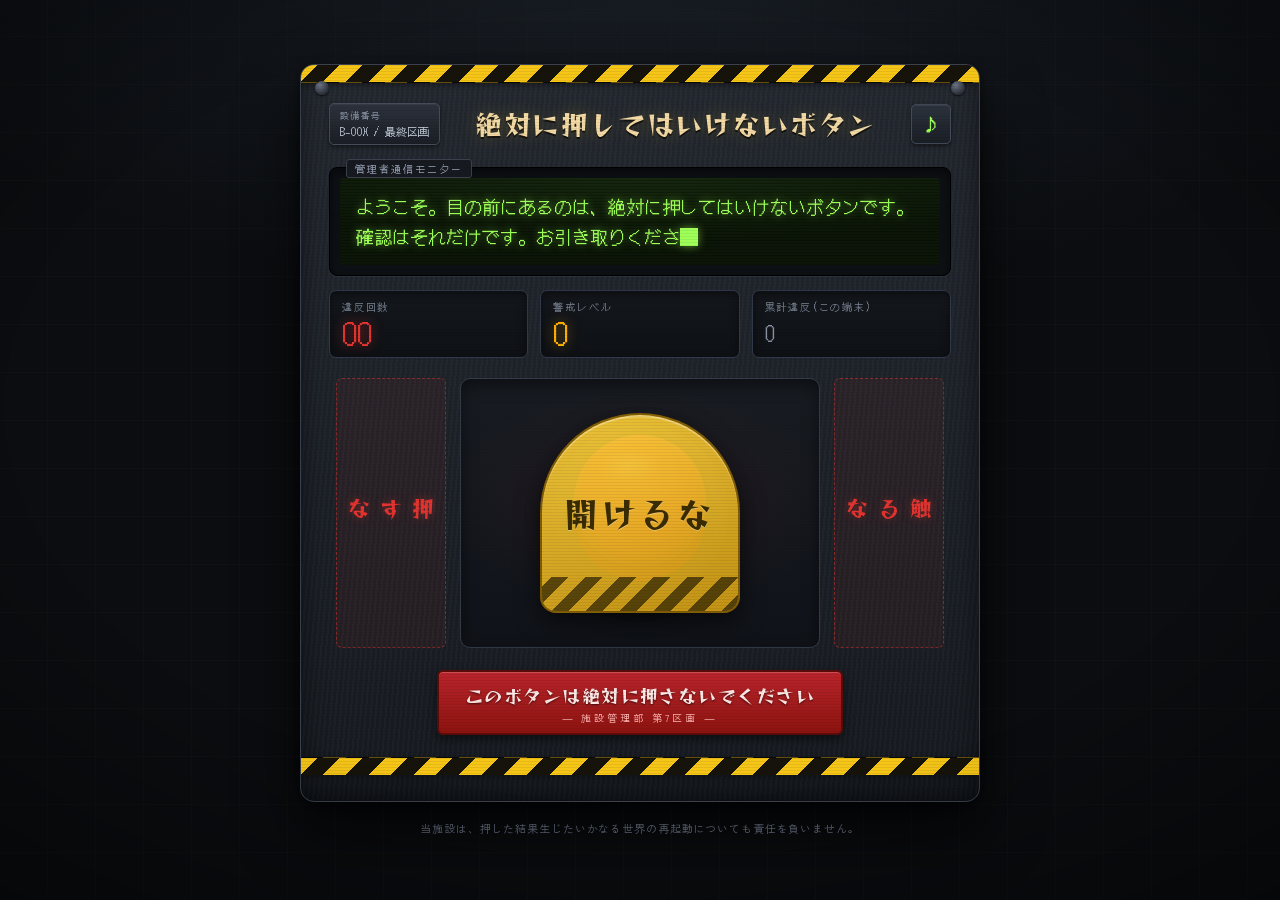
==== artifacts/c1/fable5-run1/index.html @ 2e130ac6 "Fable 5 vs Opus 4.8 verification: prompts, specs, hidden tests, results, all artifacts" ====
<!DOCTYPE html>
<html lang="ja">
<head>
<meta charset="UTF-8">
<meta name="viewport" content="width=device-width, initial-scale=1.0">
<title>絶対に押してはいけないボタン</title>
<link rel="icon" href="data:image/svg+xml,<svg xmlns='http://www.w3.org/2000/svg' viewBox='0 0 100 100'><circle cx='50' cy='54' r='34' fill='%23e3342f'/><ellipse cx='42' cy='42' rx='12' ry='8' fill='%23ff8a80' opacity='.7'/></svg>">
<link rel="preconnect" href="https://fonts.googleapis.com">
<link rel="preconnect" href="https://fonts.gstatic.com" crossorigin>
<link href="https://fonts.googleapis.com/css2?family=DotGothic16&family=Reggae+One&family=Zen+Kaku+Gothic+New:wght@400;700&display=swap" rel="stylesheet">
<link rel="stylesheet" href="style.css">
</head>
<body>

  <!-- 環境エフェクト -->
  <div id="alarm-light" aria-hidden="true"></div>
  <div id="scanlines" aria-hidden="true"></div>
  <div id="vignette" aria-hidden="true"></div>

  <!-- 制御卓 -->
  <main id="console">
    <div class="hazard-strip top"></div>

    <header class="console-header">
      <div class="plate id-plate">
        <span class="plate-label">設備番号</span>
        <span class="plate-value">B-00X / 最終区画</span>
      </div>
      <h1 class="console-title">絶対に押してはいけないボタン</h1>
      <button id="mute-btn" class="plate toggle-plate" aria-label="音の切り替え" title="音 ON/OFF">
        <span id="mute-icon">♪</span>
      </button>
    </header>

    <!-- 管理者通信モニター -->
    <section class="lcd-frame">
      <div class="lcd-tag">管理者通信モニター</div>
      <div id="screen" class="lcd">
        <span id="lcd-text"></span><span class="lcd-cursor">█</span>
      </div>
    </section>

    <!-- 計器類 -->
    <section class="meters">
      <div class="meter">
        <span class="meter-label">違反回数</span>
        <span id="press-count" class="meter-value">00</span>
      </div>
      <div class="meter">
        <span class="meter-label">警戒レベル</span>
        <span id="alert-level" class="meter-value level">0</span>
      </div>
      <div class="meter wide">
        <span class="meter-label">累計違反(この端末)</span>
        <span id="total-count" class="meter-value small">0</span>
      </div>
    </section>

    <!-- ボタン本体 -->
    <section class="button-bay">
      <div class="bay-warning left">押<br>す<br>な</div>

      <div id="button-stage">
        <div id="button-assembly">
          <div class="button-base">
            <button id="the-button" aria-label="絶対に押してはいけないボタン">
              <span class="button-face"></span>
            </button>
          </div>
          <div class="cover-hinge">
            <div id="cover" role="button" tabindex="0" aria-label="安全カバー">
              <div class="cover-stripes"></div>
              <span class="cover-text">開けるな</span>
            </div>
          </div>
        </div>
      </div>

      <div class="bay-warning right">触<br>る<br>な</div>
    </section>

    <div class="name-plate">
      <span class="np-main">このボタンは絶対に押さないでください</span>
      <span class="np-sub">― 施設管理部 第7区画 ―</span>
    </div>

    <div class="hazard-strip bottom"></div>
  </main>

  <footer class="page-foot">
    当施設は、押した結果生じたいかなる世界の再起動についても責任を負いません。
  </footer>

  <!-- エラーダイアログ層 -->
  <div id="error-layer" aria-hidden="true"></div>

  <!-- カウントダウン -->
  <div id="countdown" class="fullscreen hidden">
    <div class="cd-label">自爆シーケンス起動</div>
    <div id="cd-number">10</div>
    <div class="cd-sub">回避方法:ありません</div>
  </div>

  <!-- 世界のブルースクリーン -->
  <div id="bsod" class="fullscreen hidden">
    <div class="bsod-inner">
      <div class="bsod-face">:(</div>
      <p>世界の運行中に問題が発生したため、世界を再起動する必要があります。</p>
      <p>エラー情報を収集しています(あなたの所業も含まれます)。</p>
      <p class="bsod-progress"><span id="bsod-pct">0</span>% 完了</p>
      <p class="bsod-code">停止コード: PUSHED_THE_FORBIDDEN_BUTTON_20_TIMES</p>
    </div>
  </div>

  <!-- 世界の再起動コンソール -->
  <div id="reboot" class="fullscreen hidden">
    <pre id="reboot-log"></pre>
  </div>

  <!-- 認定証 -->
  <div id="certificate" class="fullscreen hidden">
    <div class="cert-paper">
      <div class="cert-border">
        <h2 class="cert-title">認 定 証</h2>
        <p class="cert-name">貴殿</p>
        <p class="cert-body">
          貴殿は『絶対に押してはいけないボタン』を<br>
          <strong>20回</strong>押し、世界を再起動させました。<br>
          その揺るぎない好奇心と、<br>
          警告文を一切読まない胆力をここに讃えます。
        </p>
        <p class="cert-issuer">世界再起動管理委員会</p>
        <div class="cert-stamp"><span>押</span></div>
      </div>
      <button id="cert-close">閉じる(そして二度と押さない)</button>
    </div>
  </div>

<script src="script.js"></script>
</body>
</html>
---- artifacts/c1/fable5-run1/style.css ----
/* ============================================================
   絶対に押してはいけないボタン — 秘密施設・制御室アエステティック
   ============================================================ */

:root {
  --bg: #0b0d10;
  --metal-1: #232830;
  --metal-2: #161a20;
  --metal-edge: #3a414d;
  --hazard-y: #f5c518;
  --hazard-dark: #15130a;
  --danger: #e3342f;
  --danger-deep: #8c130f;
  --lcd-bg: #0c1608;
  --lcd-green: #9dff57;
  --amber: #ffb000;
  --ink: #d8dde6;
  --font-display: "Reggae One", serif;
  --font-pixel: "DotGothic16", monospace;
  --font-body: "Zen Kaku Gothic New", sans-serif;
}

* { margin: 0; padding: 0; box-sizing: border-box; }

html, body { height: 100%; }

body {
  background:
    radial-gradient(ellipse 120% 80% at 50% -10%, #1a2027 0%, transparent 55%),
    repeating-linear-gradient(0deg, transparent 0 47px, rgba(255,255,255,.015) 47px 48px),
    repeating-linear-gradient(90deg, transparent 0 47px, rgba(255,255,255,.015) 47px 48px),
    var(--bg);
  color: var(--ink);
  font-family: var(--font-body);
  min-height: 100%;
  display: flex;
  flex-direction: column;
  align-items: center;
  justify-content: center;
  padding: 32px 16px;
  overflow-x: hidden;
  transition: transform .8s cubic-bezier(.3,1.4,.4,1), filter .4s;
}

/* ---- 全画面エフェクト層 ---- */
#scanlines {
  position: fixed; inset: 0; z-index: 60; pointer-events: none;
  background: repeating-linear-gradient(0deg,
    rgba(0,0,0,.12) 0 1px, transparent 1px 3px);
  mix-blend-mode: multiply;
  opacity: .5;
}
#vignette {
  position: fixed; inset: 0; z-index: 61; pointer-events: none;
  background: radial-gradient(ellipse 90% 80% at 50% 45%, transparent 55%, rgba(0,0,0,.55) 100%);
}
#alarm-light {
  position: fixed; inset: -40%; z-index: 59; pointer-events: none;
  background: conic-gradient(from 0deg,
    transparent 0deg, rgba(255,30,20,.28) 25deg, transparent 60deg,
    transparent 180deg, rgba(255,30,20,.28) 205deg, transparent 240deg);
  opacity: 0;
  transition: opacity .6s;
}
body.alert #alarm-light {
  opacity: 1;
  animation: alarm-spin 1.6s linear infinite;
}
@keyframes alarm-spin { to { transform: rotate(360deg); } }

body.alert { animation: alert-throb 1.6s ease-in-out infinite; }
@keyframes alert-throb {
  0%, 100% { filter: none; }
  50% { filter: brightness(1.08) saturate(1.2); }
}

/* 画面シェイク */
body.shake { animation: shake .45s linear; }
@keyframes shake {
  0%,100% { transform: translate(0,0); }
  15% { transform: translate(-10px, 4px) rotate(-.6deg); }
  30% { transform: translate(9px, -6px) rotate(.5deg); }
  45% { transform: translate(-7px, 5px) rotate(-.4deg); }
  60% { transform: translate(7px, 3px) rotate(.4deg); }
  75% { transform: translate(-5px, -4px) rotate(-.2deg); }
  90% { transform: translate(3px, 2px); }
}
body.shake-hard { animation: shake .45s linear 3; }

/* グリッチ */
body.glitch { animation: glitch-body .12s steps(2) 14; }
@keyframes glitch-body {
  0%   { filter: invert(0) hue-rotate(0); transform: translateX(0); }
  25%  { filter: invert(1) hue-rotate(90deg); transform: translateX(-8px) skewX(2deg); }
  50%  { filter: invert(0) hue-rotate(180deg); transform: translateX(6px); }
  75%  { filter: invert(1) saturate(3); transform: translateX(-4px) skewX(-2deg); }
  100% { filter: none; transform: none; }
}

/* 施設が傾く */
body.tilted { transform: rotate(2.2deg) translateY(6px); }

/* ============================================================
   制御卓
   ============================================================ */
#console {
  position: relative;
  z-index: 10;
  width: min(680px, 100%);
  background:
    repeating-linear-gradient(95deg, rgba(255,255,255,.022) 0 2px, transparent 2px 5px),
    linear-gradient(180deg, var(--metal-1) 0%, var(--metal-2) 100%);
  border: 1px solid var(--metal-edge);
  border-radius: 14px;
  box-shadow:
    0 1px 0 rgba(255,255,255,.07) inset,
    0 -8px 24px rgba(0,0,0,.5) inset,
    0 30px 60px rgba(0,0,0,.65),
    0 4px 12px rgba(0,0,0,.5);
  padding: 0 28px 26px;
  overflow: hidden;
}
/* 四隅のネジ */
#console::before, #console::after {
  content: "";
  position: absolute;
  width: 14px; height: 14px;
  border-radius: 50%;
  background: radial-gradient(circle at 35% 30%, #6b7484, #2a2f38 70%);
  box-shadow: 0 1px 2px rgba(0,0,0,.8), 460px 0 0 0 #39404c inset;
}
#console::before { top: 16px; left: 14px; box-shadow: 0 1px 2px rgba(0,0,0,.8); }
#console::after  { top: 16px; right: 14px; box-shadow: 0 1px 2px rgba(0,0,0,.8); }

.hazard-strip {
  height: 18px;
  margin: 0 -28px;
  background: repeating-linear-gradient(-45deg,
    var(--hazard-y) 0 16px, var(--hazard-dark) 16px 32px);
  border-bottom: 1px solid rgba(0,0,0,.6);
  box-shadow: 0 2px 6px rgba(0,0,0,.4);
}
.hazard-strip.bottom {
  margin-top: 22px;
  border-bottom: 0;
  border-top: 1px solid rgba(0,0,0,.6);
}

/* ---- ヘッダー ---- */
.console-header {
  display: flex;
  align-items: center;
  justify-content: space-between;
  gap: 14px;
  padding: 20px 0 6px;
}
.console-title {
  font-family: var(--font-display);
  font-weight: 400;
  font-size: clamp(19px, 3.4vw, 27px);
  letter-spacing: .06em;
  color: #f3d9a4;
  text-align: center;
  text-shadow: 0 0 18px rgba(245,197,24,.25), 0 2px 0 rgba(0,0,0,.7);
}
.plate {
  background: linear-gradient(180deg, #2c323c, #1a1e25);
  border: 1px solid #444c59;
  border-radius: 5px;
  padding: 5px 10px;
  box-shadow: 0 1px 0 rgba(255,255,255,.06) inset, 0 2px 4px rgba(0,0,0,.5);
  display: flex;
  flex-direction: column;
  gap: 1px;
  font-family: var(--font-pixel);
}
.plate-label { font-size: 9px; color: #8a93a3; letter-spacing: .15em; }
.plate-value { font-size: 11px; color: #c4ccd9; white-space: nowrap; }
.toggle-plate {
  cursor: pointer;
  align-items: center;
  justify-content: center;
  min-width: 40px; min-height: 40px;
  font-size: 18px;
  color: var(--lcd-green);
  transition: transform .1s;
}
.toggle-plate:active { transform: translateY(1px); }
.toggle-plate.muted { color: #5a6170; }

/* ---- LCDモニター ---- */
.lcd-frame {
  position: relative;
  margin-top: 16px;
  background: #0d1014;
  border: 1px solid #000;
  border-radius: 8px;
  padding: 10px;
  box-shadow: 0 1px 0 rgba(255,255,255,.05), 0 4px 10px rgba(0,0,0,.5) inset;
}
.lcd-tag {
  position: absolute;
  top: -9px; left: 16px;
  background: var(--metal-2);
  border: 1px solid var(--metal-edge);
  border-radius: 3px;
  padding: 1px 8px;
  font-family: var(--font-pixel);
  font-size: 10px;
  color: #97a1b2;
  letter-spacing: .2em;
}
.lcd {
  min-height: 86px;
  background:
    repeating-linear-gradient(0deg, rgba(0,0,0,.25) 0 1px, transparent 1px 3px),
    radial-gradient(ellipse 110% 100% at 50% 0%, #16280e 0%, var(--lcd-bg) 70%);
  border-radius: 4px;
  padding: 14px 16px;
  font-family: var(--font-pixel);
  font-size: clamp(15px, 2.6vw, 18px);
  line-height: 1.65;
  color: var(--lcd-green);
  text-shadow: 0 0 8px rgba(157,255,87,.55);
  overflow-wrap: anywhere;
}
.lcd.warn { color: var(--amber); text-shadow: 0 0 8px rgba(255,176,0,.55); }
.lcd.danger { color: #ff5b50; text-shadow: 0 0 10px rgba(255,60,40,.6); }
.lcd-cursor { animation: blink 1s steps(1) infinite; }
@keyframes blink { 50% { opacity: 0; } }

/* ---- 計器 ---- */
.meters {
  display: flex;
  gap: 12px;
  margin-top: 14px;
  flex-wrap: wrap;
}
.meter {
  flex: 1;
  min-width: 110px;
  background: linear-gradient(180deg, #14171c, #0e1115);
  border: 1px solid #31394a;
  border-radius: 7px;
  padding: 8px 12px;
  display: flex;
  flex-direction: column;
  gap: 2px;
  box-shadow: 0 3px 8px rgba(0,0,0,.45) inset;
}
.meter-label {
  font-size: 10px;
  letter-spacing: .18em;
  color: #76808f;
  font-family: var(--font-pixel);
}
.meter-value {
  font-family: var(--font-pixel);
  font-size: 30px;
  color: var(--danger);
  text-shadow: 0 0 12px rgba(227,52,47,.6);
  line-height: 1.1;
}
.meter-value.level { color: var(--amber); text-shadow: 0 0 12px rgba(255,176,0,.5); }
.meter-value.small { font-size: 20px; color: #8a93a3; text-shadow: none; padding-top: 6px; }
.meter-value.bump { animation: bump .25s ease-out; }
@keyframes bump { 40% { transform: scale(1.35); } }

/* ============================================================
   ボタン区画
   ============================================================ */
.button-bay {
  display: flex;
  align-items: stretch;
  justify-content: center;
  gap: 14px;
  margin-top: 20px;
}
.bay-warning {
  writing-mode: vertical-rl;
  display: flex;
  align-items: center;
  justify-content: center;
  font-family: var(--font-display);
  font-size: 22px;
  letter-spacing: .5em;
  padding: 14px 6px;
  color: var(--danger);
  background: rgba(227,52,47,.06);
  border: 1px dashed rgba(227,52,47,.5);
  border-radius: 6px;
  text-shadow: 0 0 10px rgba(227,52,47,.4);
  user-select: none;
}

#button-stage {
  position: relative;
  flex: 1;
  max-width: 360px;
  min-height: 270px;
  background:
    radial-gradient(ellipse 80% 60% at 50% 45%, rgba(227,52,47,.07), transparent 70%),
    linear-gradient(180deg, #181c22, #101319);
  border: 1px solid #333b48;
  border-radius: 10px;
  box-shadow: 0 6px 16px rgba(0,0,0,.5) inset;
  display: flex;
  align-items: center;
  justify-content: center;
  perspective: 700px;
}

#button-assembly {
  position: relative;
  width: 200px;
  height: 200px;
  transition: transform .35s cubic-bezier(.3,1.6,.4,1);
}

/* 台座 */
.button-base {
  position: absolute;
  inset: 12px;
  border-radius: 50%;
  background:
    radial-gradient(circle at 50% 38%, #3a414d, #1c2027 75%);
  box-shadow:
    0 1px 0 rgba(255,255,255,.1) inset,
    0 10px 24px rgba(0,0,0,.7),
    0 -4px 10px rgba(0,0,0,.6) inset;
  display: flex;
  align-items: center;
  justify-content: center;
}

/* 赤ボタン本体 */
#the-button {
  position: relative;
  width: 132px;
  height: 132px;
  border: none;
  border-radius: 50%;
  cursor: pointer;
  background: radial-gradient(circle at 50% 30%, #ff6157, var(--danger) 45%, var(--danger-deep) 100%);
  box-shadow:
    0 14px 0 #6e0d0a,
    0 22px 28px rgba(0,0,0,.65),
    0 -6px 14px rgba(0,0,0,.35) inset,
    0 4px 10px rgba(255,255,255,.25) inset;
  transform: translateY(-12px);
  transition: transform .07s, box-shadow .07s;
  -webkit-tap-highlight-color: transparent;
}
#the-button:active {
  transform: translateY(-1px);
  box-shadow:
    0 3px 0 #6e0d0a,
    0 8px 14px rgba(0,0,0,.6),
    0 -4px 10px rgba(0,0,0,.4) inset;
}
.button-face {
  position: absolute;
  top: 14px; left: 22px;
  width: 64px; height: 34px;
  border-radius: 50%;
  background: radial-gradient(ellipse at center, rgba(255,255,255,.55), transparent 70%);
  pointer-events: none;
}
body.alert #the-button { animation: btn-throb 1.2s ease-in-out infinite; }
@keyframes btn-throb {
  0%,100% { filter: brightness(1); }
  50% { filter: brightness(1.25) drop-shadow(0 0 18px rgba(255,40,30,.8)); }
}

/* ---- 安全カバー ---- */
.cover-hinge {
  position: absolute;
  inset: 0;
  pointer-events: none;
}
#cover {
  position: absolute;
  inset: 0;
  border-radius: 50% 50% 16px 16px;
  background: linear-gradient(160deg, rgba(255,210,60,.92), rgba(214,160,20,.9));
  border: 2px solid rgba(120,85,0,.9);
  box-shadow:
    0 10px 24px rgba(0,0,0,.55),
    0 2px 0 rgba(255,255,255,.35) inset;
  transform-origin: 50% 0%;
  transform: rotateX(0deg);
  transition: transform .55s cubic-bezier(.5,1.5,.4,1);
  cursor: pointer;
  pointer-events: auto;
  display: flex;
  align-items: center;
  justify-content: center;
  overflow: hidden;
  backface-visibility: visible;
}
#cover.open {
  transform: rotateX(-112deg);
  pointer-events: none;
  filter: brightness(.8);
}
.cover-stripes {
  position: absolute;
  inset: auto 0 0 0;
  height: 34px;
  background: repeating-linear-gradient(-45deg, #1b1500 0 12px, transparent 12px 24px);
  opacity: .65;
}
.cover-text {
  font-family: var(--font-display);
  font-size: 34px;
  letter-spacing: .12em;
  color: #3a2c00;
  text-shadow: 0 1px 0 rgba(255,255,255,.35);
  user-select: none;
}

/* ---- 銘板 ---- */
.name-plate {
  margin: 22px auto 0;
  width: fit-content;
  text-align: center;
  background: linear-gradient(180deg, #b9242b, #8c130f);
  border: 2px solid #5c0b08;
  border-radius: 6px;
  padding: 10px 26px 8px;
  box-shadow: 0 1px 0 rgba(255,255,255,.2) inset, 0 4px 10px rgba(0,0,0,.5);
  display: flex;
  flex-direction: column;
  gap: 2px;
}
.np-main {
  font-family: var(--font-display);
  font-size: clamp(14px, 2.6vw, 18px);
  color: #ffe9e7;
  letter-spacing: .08em;
  text-shadow: 0 1px 2px rgba(0,0,0,.6);
}
.np-sub { font-size: 10px; color: #ffb9b4; letter-spacing: .3em; }

.page-foot {
  z-index: 10;
  margin-top: 18px;
  font-size: 11px;
  color: #5a6170;
  letter-spacing: .08em;
  text-align: center;
}

/* ============================================================
   オーバーレイ群
   ============================================================ */
.fullscreen {
  position: fixed;
  inset: 0;
  z-index: 100;
  display: flex;
  flex-direction: column;
  align-items: center;
  justify-content: center;
  text-align: center;
}
.hidden { display: none !important; }

/* カウントダウン */
#countdown { background: rgba(2,0,0,.93); }
.cd-label {
  font-family: var(--font-display);
  color: var(--danger);
  font-size: clamp(20px, 4vw, 34px);
  letter-spacing: .3em;
  animation: blink .6s steps(1) infinite;
}
#cd-number {
  font-family: var(--font-pixel);
  font-size: clamp(120px, 30vw, 260px);
  color: #ff3b30;
  text-shadow: 0 0 60px rgba(255,40,30,.8), 0 0 12px rgba(255,120,110,.9);
  line-height: 1;
}
#cd-number.tick { animation: cd-pop .9s ease-out; }
@keyframes cd-pop {
  0% { transform: scale(1.6); opacity: .2; }
  20% { transform: scale(1); opacity: 1; }
}
.cd-sub {
  font-family: var(--font-pixel);
  color: #ff8a80;
  letter-spacing: .25em;
  font-size: 14px;
}

/* BSOD */
#bsod {
  background: #0a48a8;
  color: #fff;
  cursor: none;
  align-items: flex-start;
  justify-content: center;
  text-align: left;
  padding: 8vw;
}
.bsod-inner { max-width: 720px; font-family: var(--font-body); }
.bsod-face { font-size: clamp(70px, 12vw, 130px); margin-bottom: 28px; }
#bsod p { font-size: clamp(15px, 2.4vw, 20px); margin-bottom: 14px; line-height: 1.7; }
.bsod-progress { font-size: clamp(18px, 3vw, 26px) !important; }
.bsod-code {
  font-family: var(--font-pixel);
  font-size: 13px !important;
  opacity: .85;
  margin-top: 26px;
}

/* 再起動コンソール */
#reboot {
  background: #000;
  align-items: flex-start;
  justify-content: flex-start;
  padding: 6vh 7vw;
  text-align: left;
}
#reboot-log {
  font-family: var(--font-pixel);
  font-size: clamp(13px, 2.2vw, 17px);
  line-height: 1.9;
  color: #9dff57;
  text-shadow: 0 0 8px rgba(157,255,87,.5);
  white-space: pre-wrap;
}

/* 認定証 */
#certificate { background: rgba(0,0,0,.78); backdrop-filter: blur(3px); }
.cert-paper {
  background:
    radial-gradient(ellipse 120% 100% at 50% 0%, #fdf6e3, #f0e4c4);
  color: #3a2f1d;
  width: min(520px, 92vw);
  padding: 16px;
  border-radius: 4px;
  box-shadow: 0 30px 80px rgba(0,0,0,.7);
  animation: cert-in .7s cubic-bezier(.2,1.4,.4,1);
}
@keyframes cert-in {
  from { transform: translateY(60px) scale(.85); opacity: 0; }
}
.cert-border {
  position: relative;
  border: 3px double #a8893c;
  padding: 34px 28px 30px;
  text-align: center;
}
.cert-title {
  font-family: var(--font-display);
  font-size: 34px;
  letter-spacing: .5em;
  margin-bottom: 18px;
  color: #6e5316;
}
.cert-name {
  font-size: 20px;
  font-weight: 700;
  border-bottom: 1px solid #a8893c;
  width: fit-content;
  margin: 0 auto 16px;
  padding: 0 30px 4px;
}
.cert-body { font-size: 15px; line-height: 2; }
.cert-body strong { font-size: 22px; color: #b3261e; }
.cert-issuer {
  margin-top: 20px;
  font-size: 14px;
  letter-spacing: .2em;
  font-weight: 700;
}
.cert-stamp {
  position: absolute;
  right: 18px; bottom: 14px;
  width: 74px; height: 74px;
  border: 4px solid rgba(200,30,25,.85);
  border-radius: 50%;
  display: flex;
  align-items: center;
  justify-content: center;
  color: rgba(200,30,25,.85);
  font-family: var(--font-display);
  font-size: 38px;
  transform: rotate(-12deg);
  opacity: 0;
}
.cert-stamp.stamped { animation: stamp .4s cubic-bezier(.3,2,.4,1) forwards; }
@keyframes stamp {
  0% { transform: rotate(-12deg) scale(3); opacity: 0; }
  60% { opacity: 1; }
  100% { transform: rotate(-12deg) scale(1); opacity: .9; }
}
#cert-close {
  display: block;
  margin: 14px auto 4px;
  font-family: var(--font-body);
  font-weight: 700;
  font-size: 14px;
  padding: 10px 22px;
  border-radius: 6px;
  border: 1px solid #5c0b08;
  background: linear-gradient(180deg, #c92e28, #8c130f);
  color: #fff;
  cursor: pointer;
  box-shadow: 0 4px 0 #5c0b08;
  transition: transform .08s, box-shadow .08s;
}
#cert-close:active { transform: translateY(3px); box-shadow: 0 1px 0 #5c0b08; }

/* エラーダイアログ */
#error-layer { position: fixed; inset: 0; z-index: 90; pointer-events: none; }
.err-dialog {
  position: absolute;
  width: 300px;
  background: #d4d0c8;
  color: #111;
  border: 2px solid;
  border-color: #fff #404040 #404040 #fff;
  box-shadow: 6px 6px 0 rgba(0,0,0,.4);
  pointer-events: auto;
  font-family: var(--font-body);
  font-size: 13px;
  animation: err-pop .18s cubic-bezier(.3,1.6,.5,1);
}
@keyframes err-pop { from { transform: scale(.6); opacity: 0; } }
.err-title {
  display: flex;
  align-items: center;
  justify-content: space-between;
  background: linear-gradient(90deg, #000080, #1084d0);
  color: #fff;
  font-weight: 700;
  padding: 4px 6px 4px 10px;
  font-size: 12px;
  user-select: none;
}
.err-x {
  background: #d4d0c8;
  border: 1px solid;
  border-color: #fff #404040 #404040 #fff;
  width: 18px; height: 16px;
  font-size: 10px;
  line-height: 1;
  cursor: pointer;
  font-family: var(--font-body);
}
.err-body {
  display: flex;
  gap: 12px;
  align-items: center;
  padding: 16px 14px;
}
.err-icon { font-size: 30px; }
.err-ok {
  display: block;
  margin: 0 auto 12px;
  min-width: 84px;
  padding: 4px 10px;
  background: #d4d0c8;
  border: 1px solid;
  border-color: #fff #404040 #404040 #fff;
  font-family: var(--font-body);
  font-size: 12px;
  cursor: pointer;
}
.err-ok:active, .err-x:active { border-color: #404040 #fff #fff #404040; }

/* ---- レスポンシブ微調整 ---- */
@media (max-width: 540px) {
  .bay-warning { display: none; }
  .console-header { flex-wrap: wrap; justify-content: center; }
}

/* モーション配慮 */
@media (prefers-reduced-motion: reduce) {
  *, *::before, *::after { animation-duration: .01ms !important; transition-duration: .01ms !important; }
}
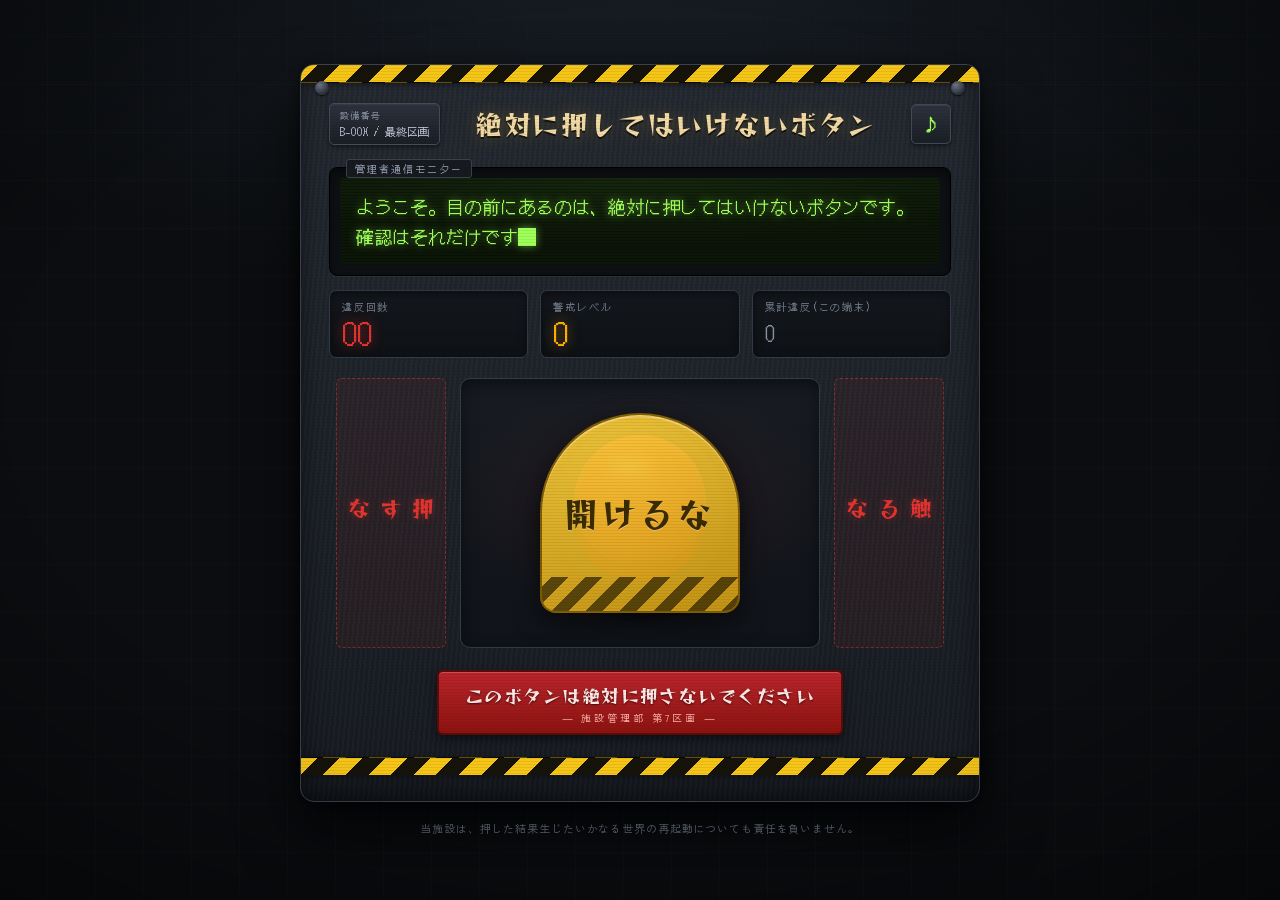
==== commit 2ffdbec4: "artifacts: prefix model name into each demo <title> for browser-tab distinguishability; disclose in " ====
--- a/artifacts/c1/fable5-run1/index.html
+++ b/artifacts/c1/fable5-run1/index.html
@@ -3,7 +3,7 @@
 <head>
 <meta charset="UTF-8">
 <meta name="viewport" content="width=device-width, initial-scale=1.0">
-<title>絶対に押してはいけないボタン</title>
+<title>[Fable 5] 絶対に押してはいけないボタン</title>
 <link rel="icon" href="data:image/svg+xml,<svg xmlns='http://www.w3.org/2000/svg' viewBox='0 0 100 100'><circle cx='50' cy='54' r='34' fill='%23e3342f'/><ellipse cx='42' cy='42' rx='12' ry='8' fill='%23ff8a80' opacity='.7'/></svg>">
 <link rel="preconnect" href="https://fonts.googleapis.com">
 <link rel="preconnect" href="https://fonts.gstatic.com" crossorigin>
